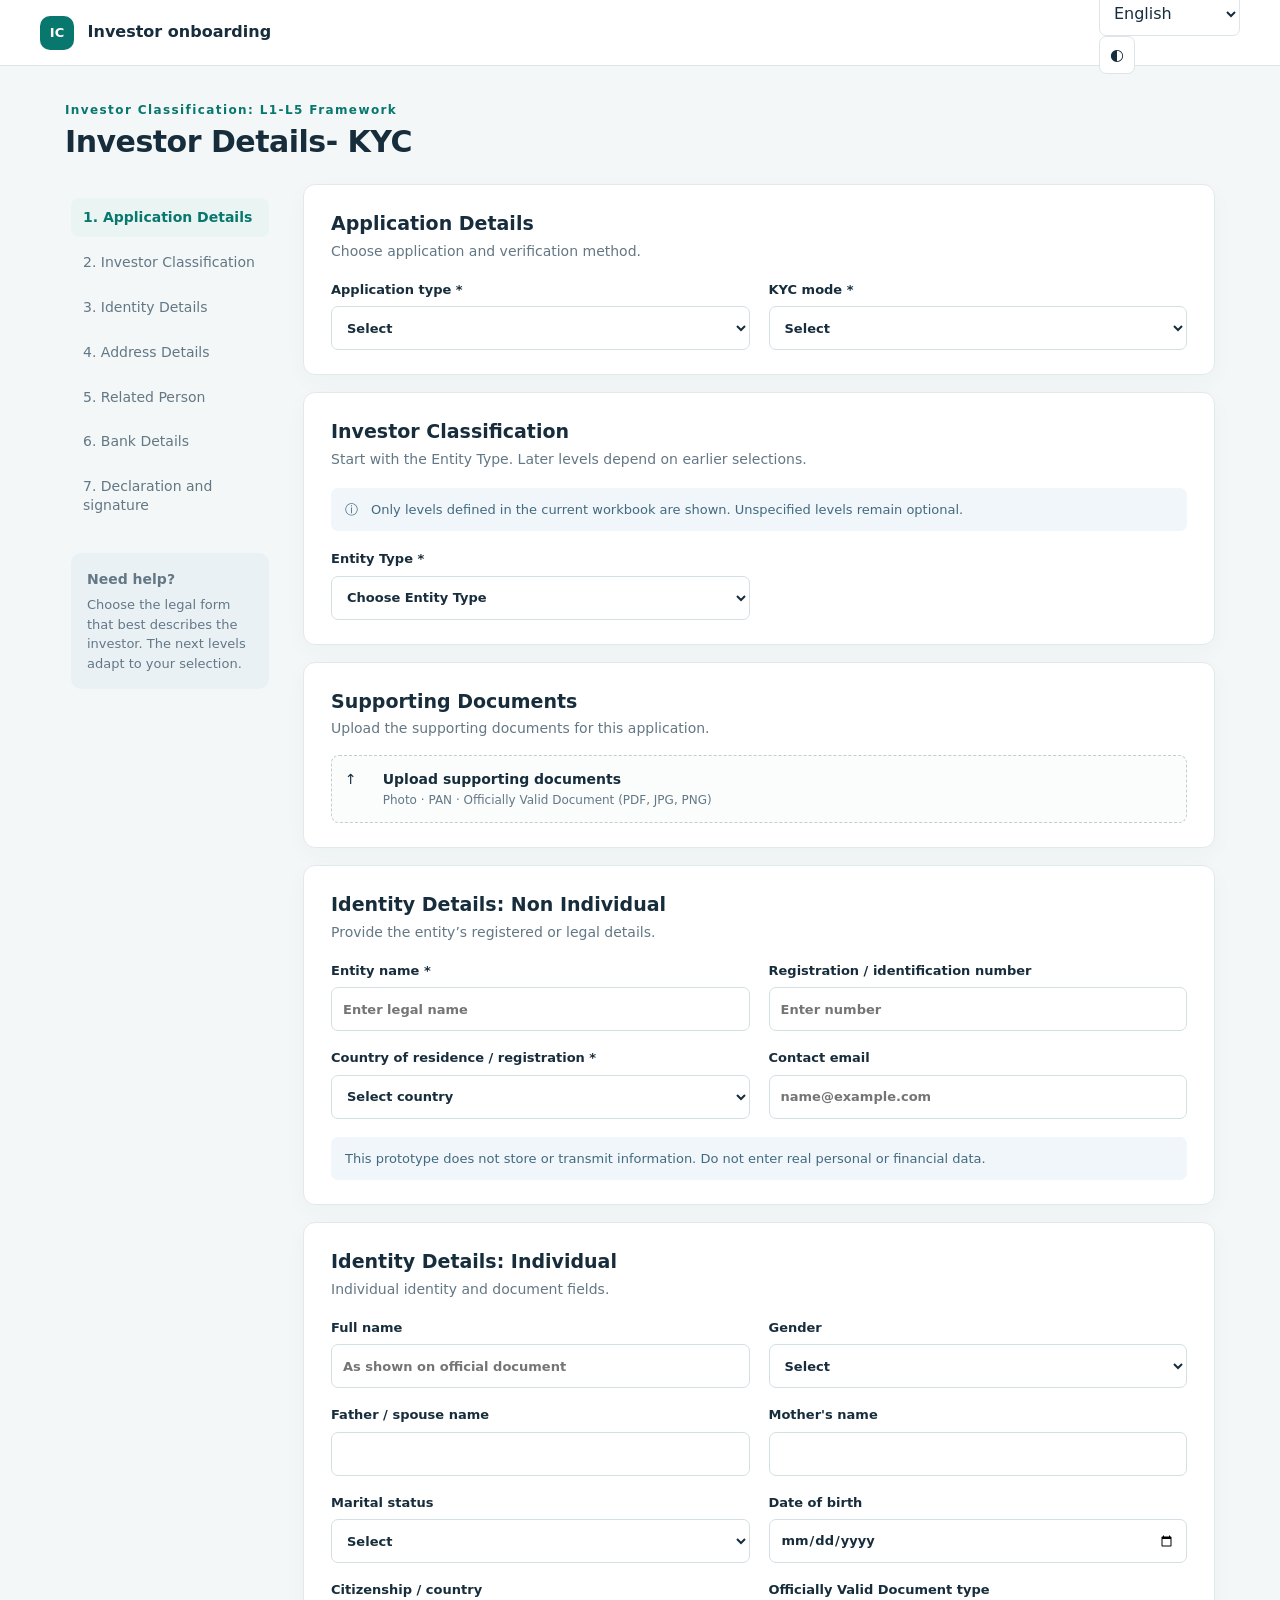
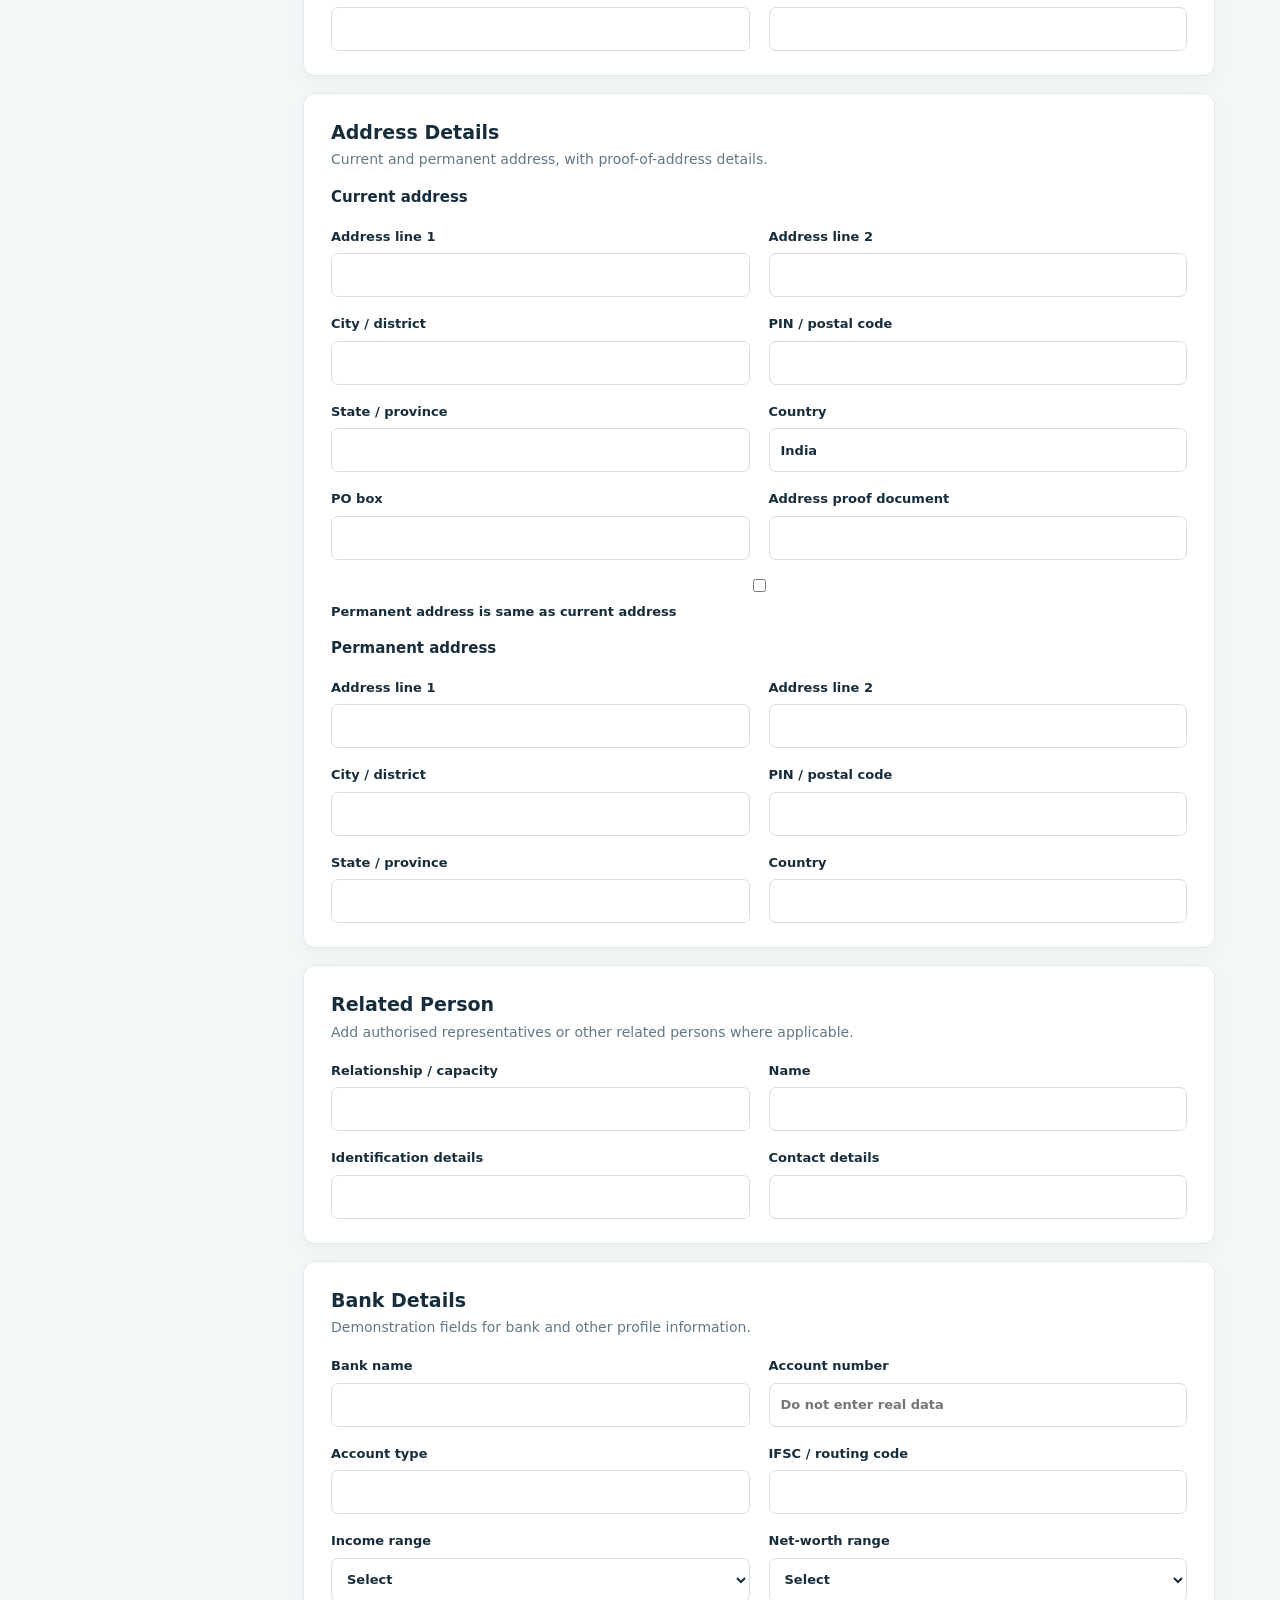
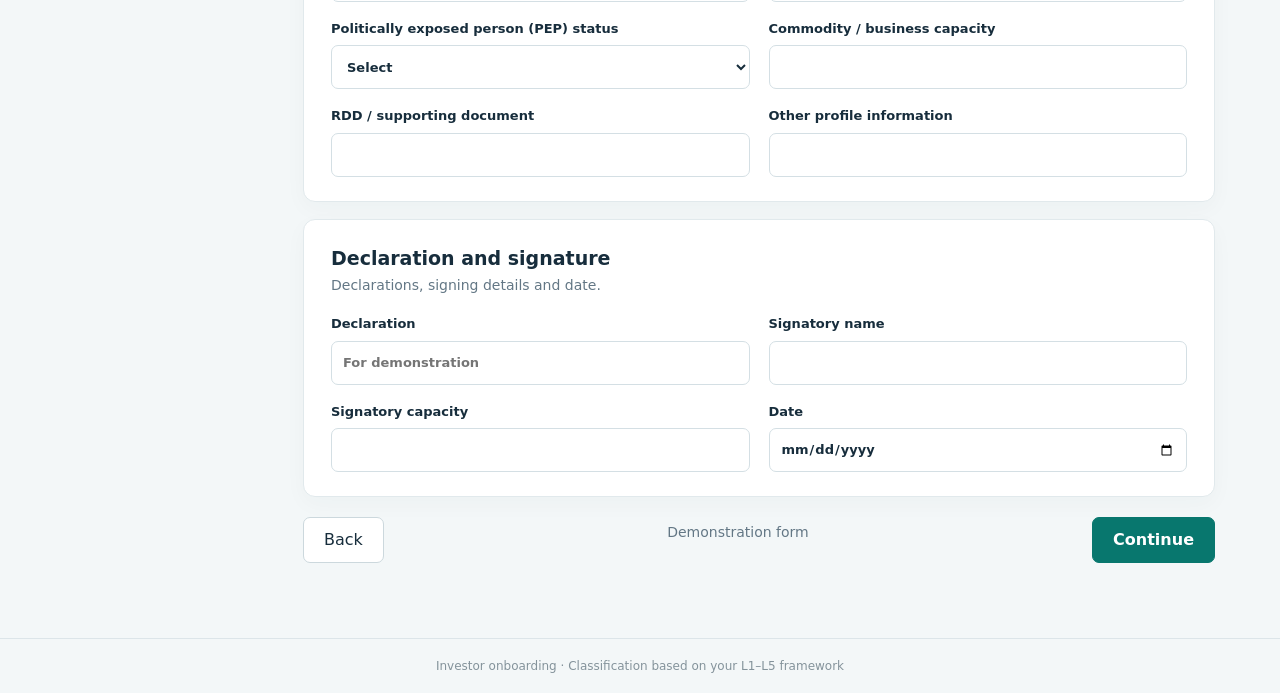
==== index.html @ d9ced817 "Publish investor form at repository root" ====
<!doctype html>
<html lang="en"><head><meta charset="utf-8"><meta name="viewport" content="width=device-width,initial-scale=1"><title>Investor onboarding</title><link rel="stylesheet" href="style.css"></head>
<body><header><b><i>IC</i> Investor onboarding</b><span><select aria-label="Language"><option>English</option><option>Hindi</option></select> <button id="theme">◐</button></span></header><main><p class="eyebrow">Investor Classification: L1-L5 Framework</p><h1>Investor Details- KYC</h1><div class="layout"><aside><nav aria-label="Form sections"><a href="#application-details" class="chosen">1. Application Details</a><a href="#investor-classification">2. Investor Classification</a><a href="#identity-details">3. Identity Details</a><a href="#address-details">4. Address Details</a><a href="#related-person">5. Related Person</a><a href="#bank-details">6. Bank Details</a><a href="#declaration">7. Declaration and signature</a></nav><div class="help"><b>Need help?</b><p>Choose the legal form that best describes the investor. The next levels adapt to your selection.</p></div></aside>
<form id="form"><section id="application-details"><h2>Application Details</h2><p class="muted">Choose application and verification method.</p><div class="grid"><label>Application type *<select required><option value="">Select</option><option>New registration</option><option>Update</option><option>Re-KYC</option></select></label><label>KYC mode *<select required><option value="">Select</option><option>Digital KYC</option><option>Physical KYC</option><option>Video KYC</option></select></label></div></section>
<section id="investor-classification"><h2>Investor Classification</h2><p class="muted">Start with the Entity Type. Later levels depend on earlier selections.</p><div class="notice">ⓘ　Only levels defined in the current workbook are shown. Unspecified levels remain optional.</div><div id="levels" class="grid"></div><div id="note" class="note hidden"></div><div id="extra" class="extra hidden"><h3>Additional information <small>Captured outside the L1–L5 classification</small></h3><div id="extras" class="grid"></div></div></section>
<section id="additional-information"><h2>Supporting Documents</h2><p class="muted">Upload the supporting documents for this application.</p><div class="upload">↑　<b>Upload supporting documents</b><span>Photo · PAN · Officially Valid Document (PDF, JPG, PNG)</span><input type="file" multiple aria-label="Upload supporting documents"></div></section>
<section id="identity-details"><h2>Identity Details: Non Individual</h2><p class="muted">Provide the entity’s registered or legal details.</p><div class="grid"><label>Entity name *<input required placeholder="Enter legal name"></label><label>Registration / identification number<input placeholder="Enter number"></label><label>Country of residence / registration *<select required><option value="">Select country</option><option>India</option><option>Other</option></select></label><label>Contact email<input type="email" placeholder="name@example.com"></label></div><div class="notice">This prototype does not store or transmit information. Do not enter real personal or financial data.</div></section>
<section id="identity-individual"><h2>Identity Details: Individual</h2><p class="muted">Individual identity and document fields.</p><div class="grid"><label>Full name<input placeholder="As shown on official document"></label><label>Gender<select><option>Select</option><option>Female</option><option>Male</option><option>Other</option></select></label><label>Father / spouse name<input></label><label>Mother's name<input></label><label>Marital status<select><option>Select</option><option>Single</option><option>Married</option><option>Other</option></select></label><label>Date of birth<input type="date"></label><label>Citizenship / country<input></label><label>Officially Valid Document type<input></label></div></section>
<section id="address-details"><h2>Address Details</h2><p class="muted">Current and permanent address, with proof-of-address details.</p><h3>Current address</h3><div class="grid"><label>Address line 1<input></label><label>Address line 2<input></label><label>City / district<input></label><label>PIN / postal code<input inputmode="numeric"></label><label>State / province<input></label><label>Country<input value="India"></label><label>PO box<input></label><label>Address proof document<input></label></div><p><label><input type="checkbox" style="width:auto;height:auto"> Permanent address is same as current address</label></p><h3>Permanent address</h3><div class="grid"><label>Address line 1<input></label><label>Address line 2<input></label><label>City / district<input></label><label>PIN / postal code<input inputmode="numeric"></label><label>State / province<input></label><label>Country<input></label></div></section>
<section id="related-person"><h2>Related Person</h2><p class="muted">Add authorised representatives or other related persons where applicable.</p><div class="grid"><label>Relationship / capacity<input></label><label>Name<input></label><label>Identification details<input></label><label>Contact details<input></label></div></section>
<section id="bank-details"><h2>Bank Details</h2><p class="muted">Demonstration fields for bank and other profile information.</p><div class="grid"><label>Bank name<input></label><label>Account number<input placeholder="Do not enter real data"></label><label>Account type<input></label><label>IFSC / routing code<input></label><label>Income range<select><option>Select</option><option>Not provided</option></select></label><label>Net-worth range<select><option>Select</option><option>Not provided</option></select></label><label>Politically exposed person (PEP) status<select><option>Select</option><option>Yes</option><option>No</option></select></label><label>Commodity / business capacity<input></label><label>RDD / supporting document<input></label><label>Other profile information<input></label></div></section>
<section id="declaration"><h2>Declaration and signature</h2><p class="muted">Declarations, signing details and date.</p><div class="grid"><label>Declaration<input placeholder="For demonstration"></label><label>Signatory name<input></label><label>Signatory capacity<input></label><label>Date<input type="date"></label></div></section><div class="actions"><button type="button">Back</button><span class="muted">Demonstration form</span><button class="primary">Continue</button></div><div id="feedback" class="feedback hidden" role="status"></div></form></div></main><footer>Investor onboarding · Classification based on your L1–L5 framework</footer><script src="app.js"></script></body></html>
---- style.css ----
:root{--ink:#172d3c;--muted:#637785;--line:#dce5e9;--paper:#f3f7f8;--white:#fff;--teal:#08776e;--pale:#eaf5f3;--blue:#eaf1f8}*{box-sizing:border-box}body{margin:0;background:var(--paper);color:var(--ink);font:16px/1.5 Inter,system-ui,Segoe UI,sans-serif}header{height:66px;background:var(--white);border-bottom:1px solid var(--line);padding:0 max(calc((100vw - 1200px)/2),25px);display:flex;justify-content:space-between;align-items:center}header i{display:inline-grid;place-items:center;width:34px;height:34px;margin-right:8px;border-radius:10px;background:var(--teal);color:white;font-style:normal;font-size:13px}button,select,input{font:inherit}header button,header select{background:white;border:1px solid var(--line);border-radius:7px;padding:6px 10px;color:var(--ink)}main{max-width:1200px;margin:35px auto 55px;padding:0 25px}.eyebrow{font-size:12px;font-weight:750;letter-spacing:1.4px;color:var(--teal);margin:0 0 5px}h1{font-size:30px;line-height:1.2;margin:0 0 6px;letter-spacing:-.5px}.muted{color:var(--muted);font-size:14px;margin:0 0 16px}.steps{border-bottom:1px solid var(--line);padding:18px 0;color:var(--teal);font-size:14px;font-weight:650}.layout{display:grid;grid-template-columns:210px minmax(0,1fr);gap:28px;margin-top:24px}aside{padding:14px 6px;position:sticky;top:20px;height:max-content;color:var(--muted);font-size:14px}aside small{font-size:11px;letter-spacing:1px}aside p{padding:8px 12px}.chosen{background:var(--pale);border-radius:8px;color:var(--teal);font-weight:700}.help{margin-top:28px;padding:16px;background:#eaf1f5;border-radius:10px}.help p{padding:0;margin:5px 0 0;font-size:13px}form{min-width:0}section{background:var(--white);border:1px solid #e1e9ec;border-radius:12px;padding:24px 27px;margin-bottom:17px;box-shadow:0 7px 22px #203f4c08}h2{font-size:19px;margin:0 0 3px}h3{font-size:15px;margin:0 0 16px}.badge{float:right;color:var(--teal);background:var(--pale);padding:5px 9px;border-radius:20px;font-size:11px}.grid{display:grid;grid-template-columns:1fr 1fr;gap:17px 19px;margin-top:18px}label{display:flex;flex-direction:column;gap:7px;font-size:13px;font-weight:650}input,select{width:100%;height:44px;border:1px solid #d4dfe4;border-radius:7px;padding:0 11px;background:#fff;color:var(--ink);outline:none}input:focus,select:focus{border-color:#3c9f94;box-shadow:0 0 0 3px #08776e18}.upload{position:relative;display:grid;grid-template-columns:auto 1fr;gap:1px 12px;align-items:center;padding:13px;border:1px dashed #bdcfd5;border-radius:8px;margin-top:18px;background:#fbfdfd;font-size:14px}.upload span{grid-column:2;font-size:12px;color:var(--muted)}.upload input{position:absolute;inset:0;opacity:0;cursor:pointer;height:100%}.notice{background:#f0f6fa;color:#426a7f;border-radius:7px;padding:12px 14px;margin-top:18px;font-size:13px}.note{margin-top:15px;background:#f6f9fa;border-radius:7px;padding:11px 13px;font-size:13px;color:var(--muted)}.extra{border-top:1px solid var(--line);margin-top:20px;padding-top:18px}.extra h3 small{display:block;color:var(--muted);font-weight:400;font-size:12px}.hidden{display:none!important}details summary{cursor:pointer;font-weight:700}details .grid{margin-top:18px}.actions{display:flex;justify-content:space-between;align-items:center;margin:20px 0}.actions button{border:1px solid #ccd8dd;background:white;border-radius:7px;padding:10px 20px;color:var(--ink);cursor:pointer}.actions .primary{background:var(--teal);border-color:var(--teal);color:white;font-weight:650}.feedback{padding:12px 14px;border-radius:7px;background:#e8f5ed;color:#256642}.radiolevel{grid-column:1/-1;border:1px solid var(--line);border-radius:8px;padding:14px 16px;min-width:0}.radiolevel legend{font-size:13px;font-weight:700;padding:0 6px}.radiochoice{display:flex;flex-direction:row;align-items:center;gap:8px;margin:7px 0;font-weight:500}.radiochoice input{width:16px;height:16px;margin:0}footer{text-align:center;border-top:1px solid var(--line);padding:18px;color:#84939b;font-size:12px}body.dark{--ink:#e6eef2;--muted:#a5b5bd;--line:#35464f;--paper:#14232a;--white:#1c2d35;--pale:#203e3b;--blue:#263b4b}body.dark input,body.dark select,body.dark header button,body.dark header select,body.dark .actions button{background:#192a32;color:var(--ink);border-color:#435761}body.dark .help,body.dark .notice,body.dark .note{background:#21343d;color:#b8cbd2}@media(max-width:850px){main{margin-top:25px}.layout{grid-template-columns:1fr}aside{display:none}.steps{white-space:nowrap;overflow:auto}}@media(max-width:580px){main{padding:0 13px}.grid{grid-template-columns:1fr}section{padding:20px}.badge{float:none;display:inline-block;margin:8px 0 0}.actions span{display:none}}
html{scroll-behavior:smooth}section[id]{scroll-margin-top:18px}aside nav{display:grid;gap:6px}aside nav a{display:block;text-decoration:none;color:var(--muted);padding:10px 12px;border-radius:8px;font-size:14px;line-height:1.35}aside nav a:hover{background:#eaf1f5;color:var(--teal)}aside nav a.chosen{background:var(--pale);color:var(--teal);font-weight:700}#additional-information .upload{margin-top:12px}@media(max-width:850px){aside{display:block;position:static;padding:0;margin-bottom:8px}aside nav{display:flex;gap:7px;overflow-x:auto;white-space:nowrap;padding:2px 0 9px}aside nav a{flex:0 0 auto;min-width:max-content;padding:8px 11px}.help{display:none}}
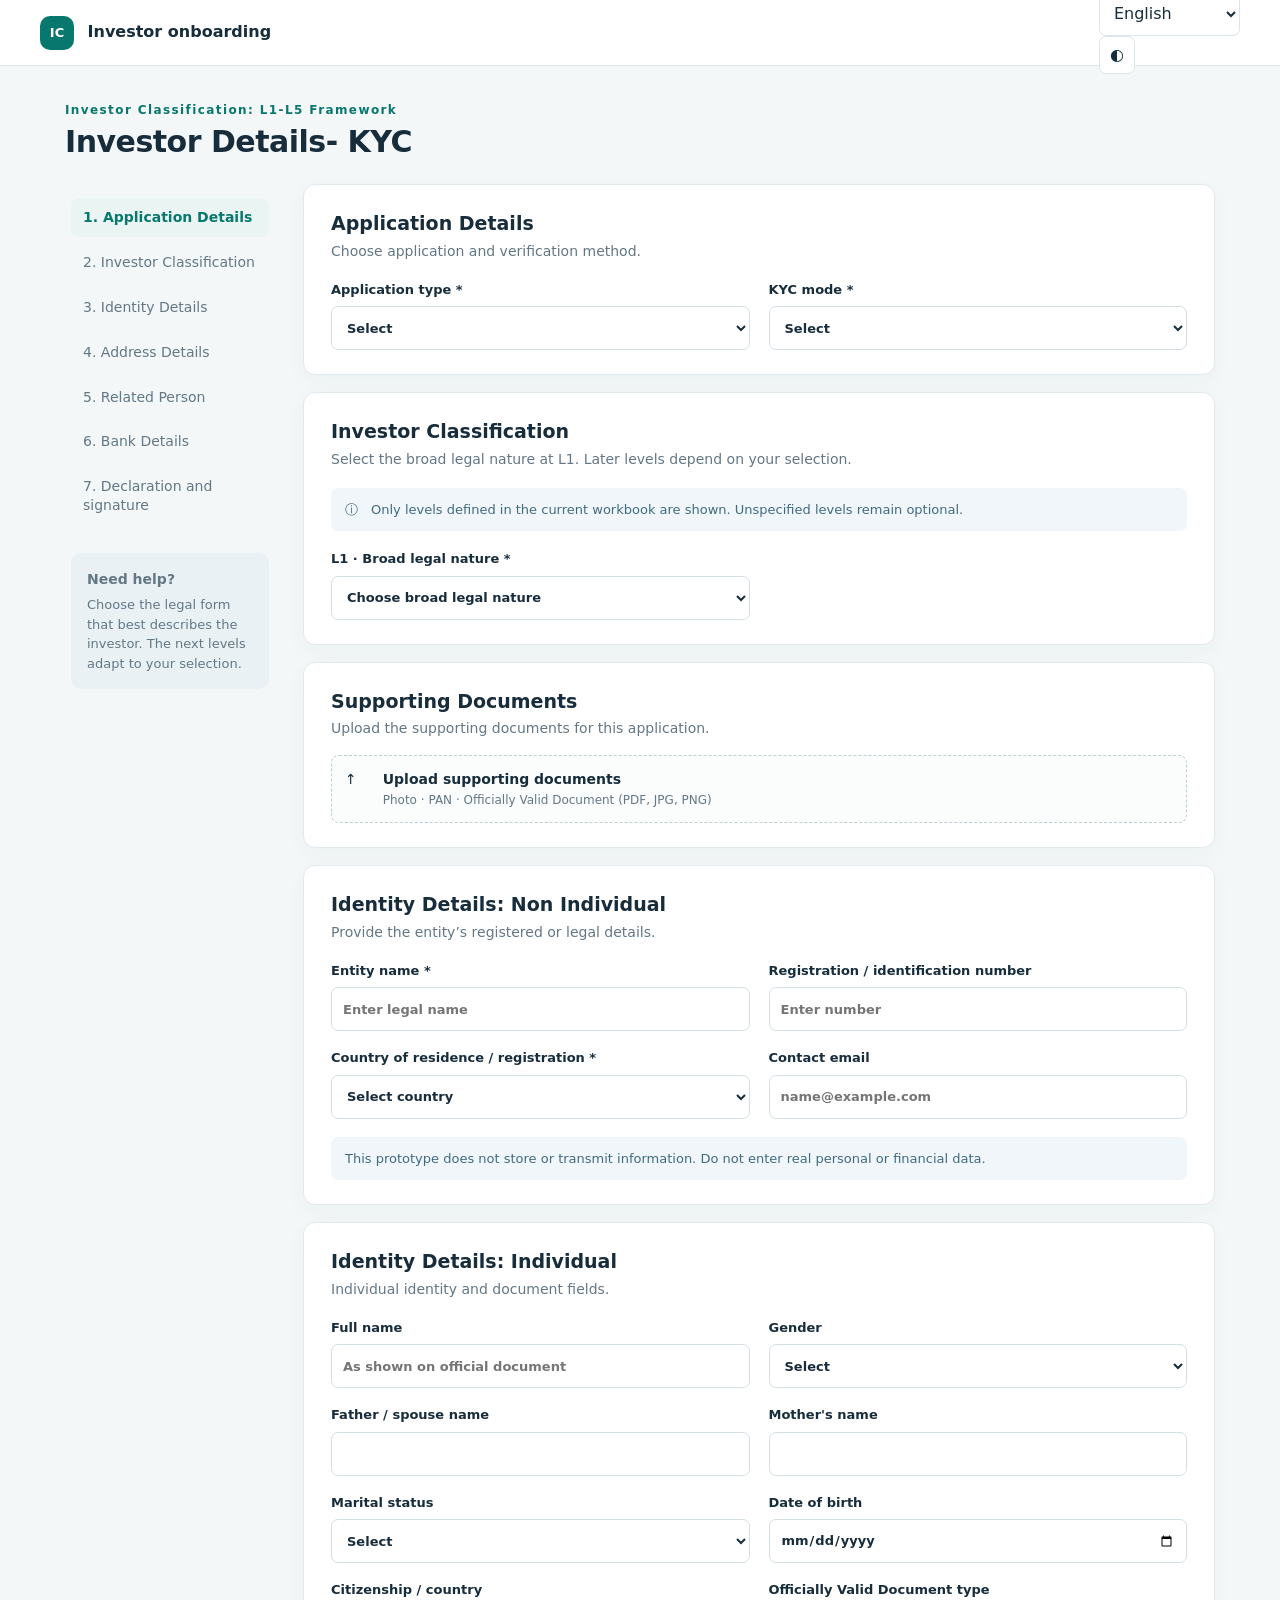
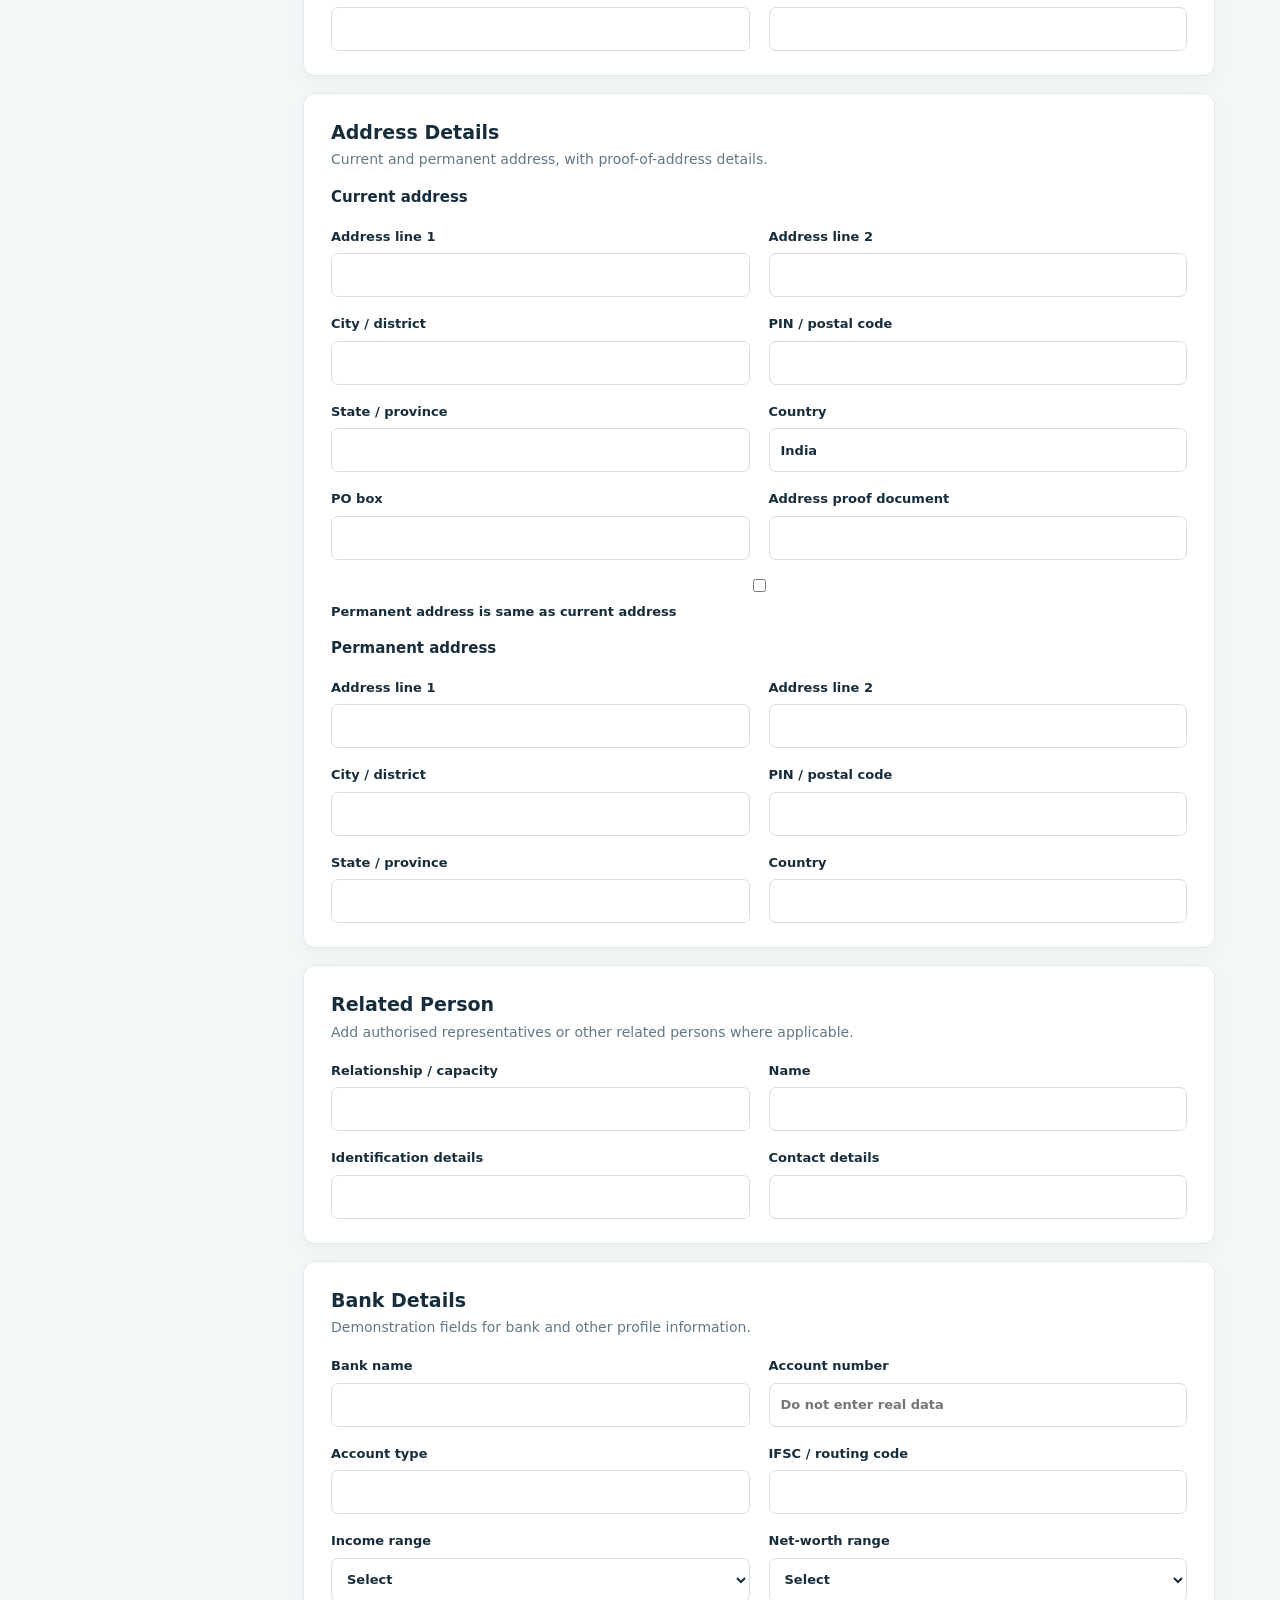
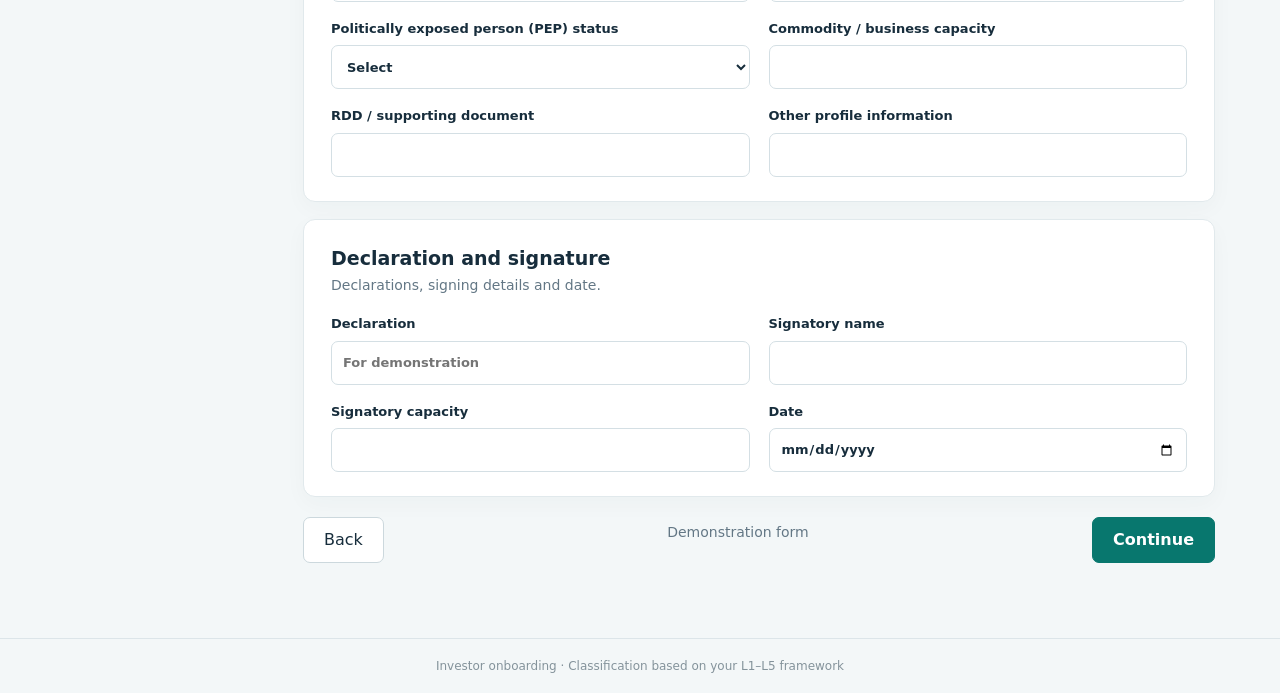
==== commit 7f0ec54c: "Use L1 as the single investor selector" ====
--- a/index.html
+++ b/index.html
@@ -2,7 +2,7 @@
 <html lang="en"><head><meta charset="utf-8"><meta name="viewport" content="width=device-width,initial-scale=1"><title>Investor onboarding</title><link rel="stylesheet" href="style.css"></head>
 <body><header><b><i>IC</i> Investor onboarding</b><span><select aria-label="Language"><option>English</option><option>Hindi</option></select> <button id="theme">◐</button></span></header><main><p class="eyebrow">Investor Classification: L1-L5 Framework</p><h1>Investor Details- KYC</h1><div class="layout"><aside><nav aria-label="Form sections"><a href="#application-details" class="chosen">1. Application Details</a><a href="#investor-classification">2. Investor Classification</a><a href="#identity-details">3. Identity Details</a><a href="#address-details">4. Address Details</a><a href="#related-person">5. Related Person</a><a href="#bank-details">6. Bank Details</a><a href="#declaration">7. Declaration and signature</a></nav><div class="help"><b>Need help?</b><p>Choose the legal form that best describes the investor. The next levels adapt to your selection.</p></div></aside>
 <form id="form"><section id="application-details"><h2>Application Details</h2><p class="muted">Choose application and verification method.</p><div class="grid"><label>Application type *<select required><option value="">Select</option><option>New registration</option><option>Update</option><option>Re-KYC</option></select></label><label>KYC mode *<select required><option value="">Select</option><option>Digital KYC</option><option>Physical KYC</option><option>Video KYC</option></select></label></div></section>
-<section id="investor-classification"><h2>Investor Classification</h2><p class="muted">Start with the Entity Type. Later levels depend on earlier selections.</p><div class="notice">ⓘ　Only levels defined in the current workbook are shown. Unspecified levels remain optional.</div><div id="levels" class="grid"></div><div id="note" class="note hidden"></div><div id="extra" class="extra hidden"><h3>Additional information <small>Captured outside the L1–L5 classification</small></h3><div id="extras" class="grid"></div></div></section>
+<section id="investor-classification"><h2>Investor Classification</h2><p class="muted">Select the broad legal nature at L1. Later levels depend on your selection.</p><div class="notice">ⓘ　Only levels defined in the current workbook are shown. Unspecified levels remain optional.</div><div id="levels" class="grid"></div><div id="note" class="note hidden"></div><div id="extra" class="extra hidden"><h3>Additional information <small>Captured outside the L1–L5 classification</small></h3><div id="extras" class="grid"></div></div></section>
 <section id="additional-information"><h2>Supporting Documents</h2><p class="muted">Upload the supporting documents for this application.</p><div class="upload">↑　<b>Upload supporting documents</b><span>Photo · PAN · Officially Valid Document (PDF, JPG, PNG)</span><input type="file" multiple aria-label="Upload supporting documents"></div></section>
 <section id="identity-details"><h2>Identity Details: Non Individual</h2><p class="muted">Provide the entity’s registered or legal details.</p><div class="grid"><label>Entity name *<input required placeholder="Enter legal name"></label><label>Registration / identification number<input placeholder="Enter number"></label><label>Country of residence / registration *<select required><option value="">Select country</option><option>India</option><option>Other</option></select></label><label>Contact email<input type="email" placeholder="name@example.com"></label></div><div class="notice">This prototype does not store or transmit information. Do not enter real personal or financial data.</div></section>
 <section id="identity-individual"><h2>Identity Details: Individual</h2><p class="muted">Individual identity and document fields.</p><div class="grid"><label>Full name<input placeholder="As shown on official document"></label><label>Gender<select><option>Select</option><option>Female</option><option>Male</option><option>Other</option></select></label><label>Father / spouse name<input></label><label>Mother's name<input></label><label>Marital status<select><option>Select</option><option>Single</option><option>Married</option><option>Other</option></select></label><label>Date of birth<input type="date"></label><label>Citizenship / country<input></label><label>Officially Valid Document type<input></label></div></section>
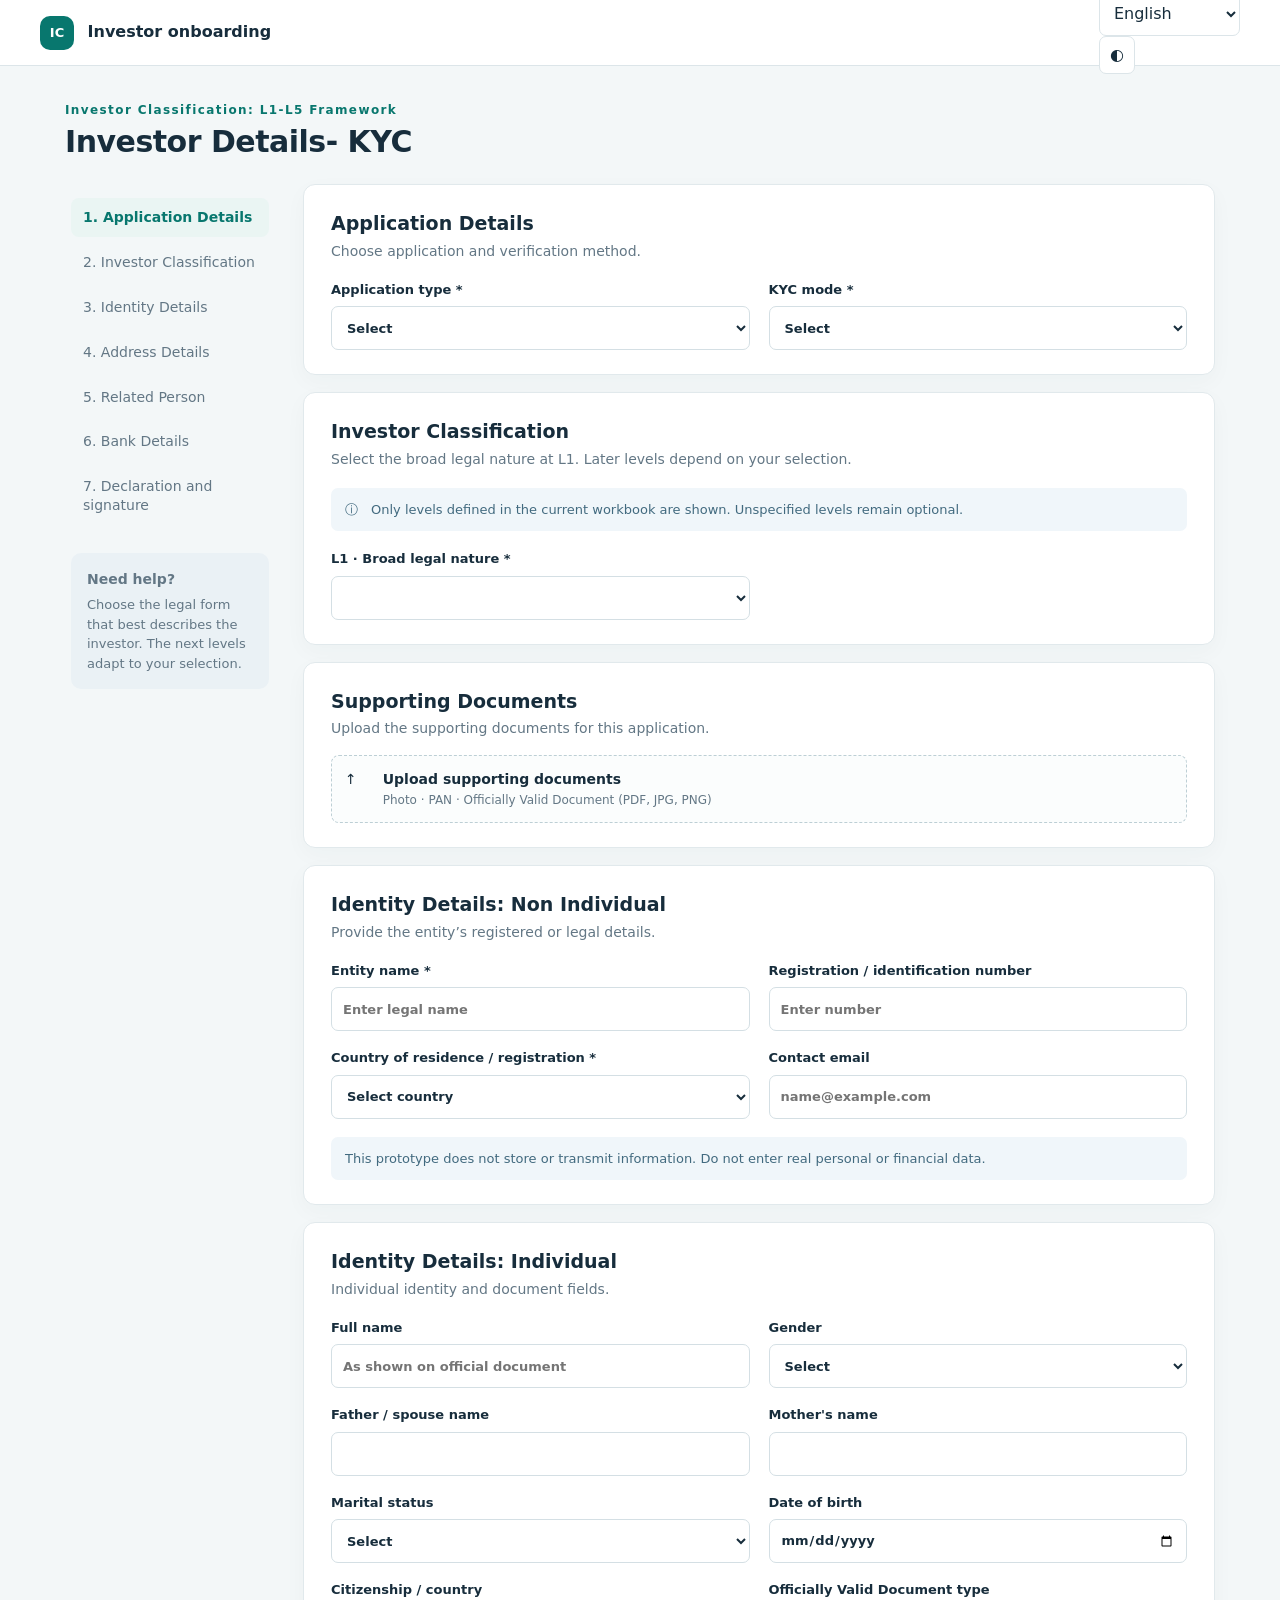
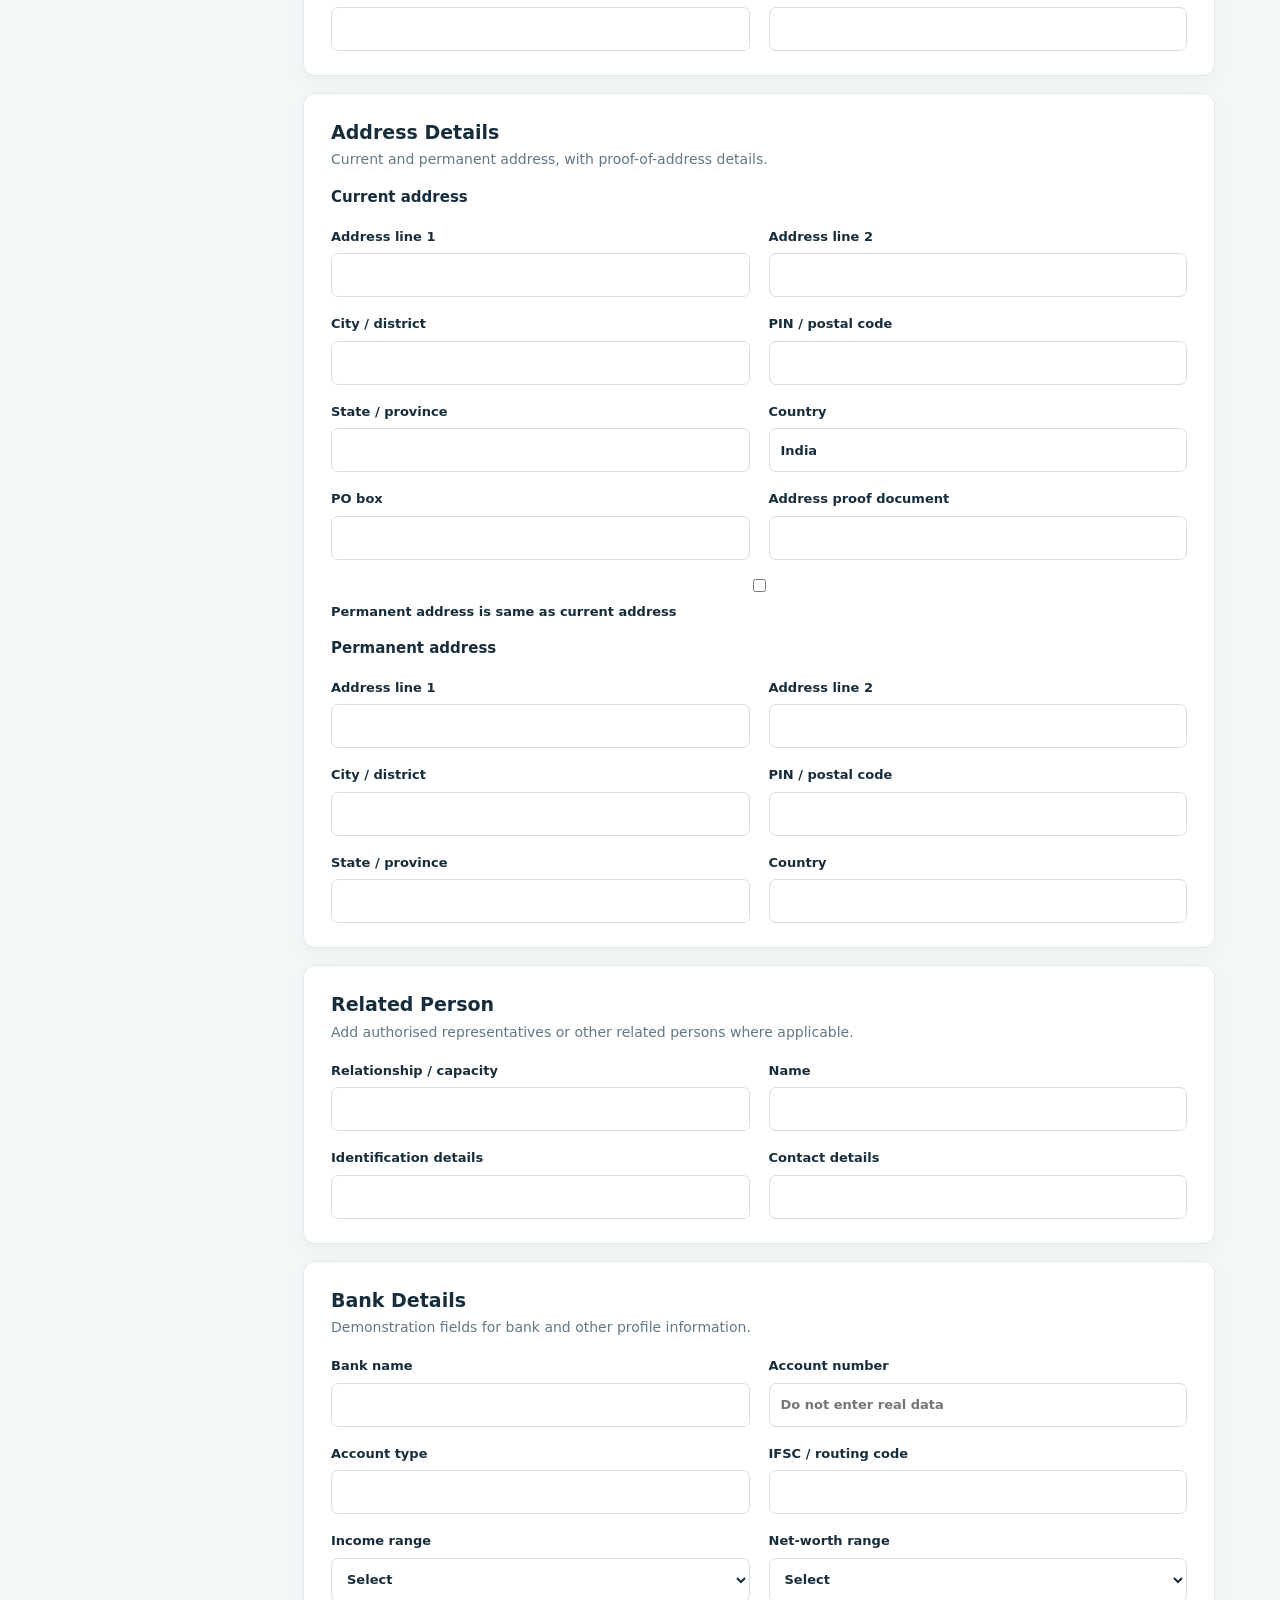
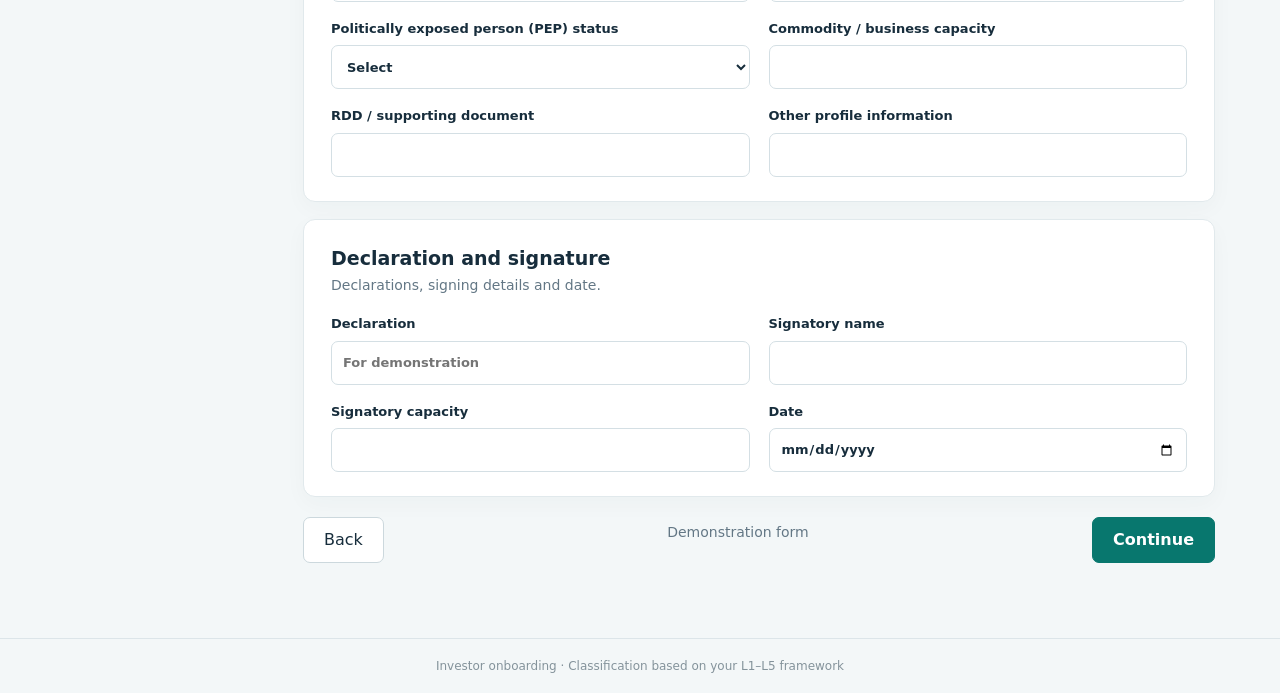
==== commit 77fc81b3: "Refresh cached classification script" ====
--- a/index.html
+++ b/index.html
@@ -9,4 +9,4 @@
 <section id="address-details"><h2>Address Details</h2><p class="muted">Current and permanent address, with proof-of-address details.</p><h3>Current address</h3><div class="grid"><label>Address line 1<input></label><label>Address line 2<input></label><label>City / district<input></label><label>PIN / postal code<input inputmode="numeric"></label><label>State / province<input></label><label>Country<input value="India"></label><label>PO box<input></label><label>Address proof document<input></label></div><p><label><input type="checkbox" style="width:auto;height:auto"> Permanent address is same as current address</label></p><h3>Permanent address</h3><div class="grid"><label>Address line 1<input></label><label>Address line 2<input></label><label>City / district<input></label><label>PIN / postal code<input inputmode="numeric"></label><label>State / province<input></label><label>Country<input></label></div></section>
 <section id="related-person"><h2>Related Person</h2><p class="muted">Add authorised representatives or other related persons where applicable.</p><div class="grid"><label>Relationship / capacity<input></label><label>Name<input></label><label>Identification details<input></label><label>Contact details<input></label></div></section>
 <section id="bank-details"><h2>Bank Details</h2><p class="muted">Demonstration fields for bank and other profile information.</p><div class="grid"><label>Bank name<input></label><label>Account number<input placeholder="Do not enter real data"></label><label>Account type<input></label><label>IFSC / routing code<input></label><label>Income range<select><option>Select</option><option>Not provided</option></select></label><label>Net-worth range<select><option>Select</option><option>Not provided</option></select></label><label>Politically exposed person (PEP) status<select><option>Select</option><option>Yes</option><option>No</option></select></label><label>Commodity / business capacity<input></label><label>RDD / supporting document<input></label><label>Other profile information<input></label></div></section>
-<section id="declaration"><h2>Declaration and signature</h2><p class="muted">Declarations, signing details and date.</p><div class="grid"><label>Declaration<input placeholder="For demonstration"></label><label>Signatory name<input></label><label>Signatory capacity<input></label><label>Date<input type="date"></label></div></section><div class="actions"><button type="button">Back</button><span class="muted">Demonstration form</span><button class="primary">Continue</button></div><div id="feedback" class="feedback hidden" role="status"></div></form></div></main><footer>Investor onboarding · Classification based on your L1–L5 framework</footer><script src="app.js"></script></body></html>
+<section id="declaration"><h2>Declaration and signature</h2><p class="muted">Declarations, signing details and date.</p><div class="grid"><label>Declaration<input placeholder="For demonstration"></label><label>Signatory name<input></label><label>Signatory capacity<input></label><label>Date<input type="date"></label></div></section><div class="actions"><button type="button">Back</button><span class="muted">Demonstration form</span><button class="primary">Continue</button></div><div id="feedback" class="feedback hidden" role="status"></div></form></div></main><footer>Investor onboarding · Classification based on your L1–L5 framework</footer><script src="app.js?v=d1bdf0f"></script></body></html>
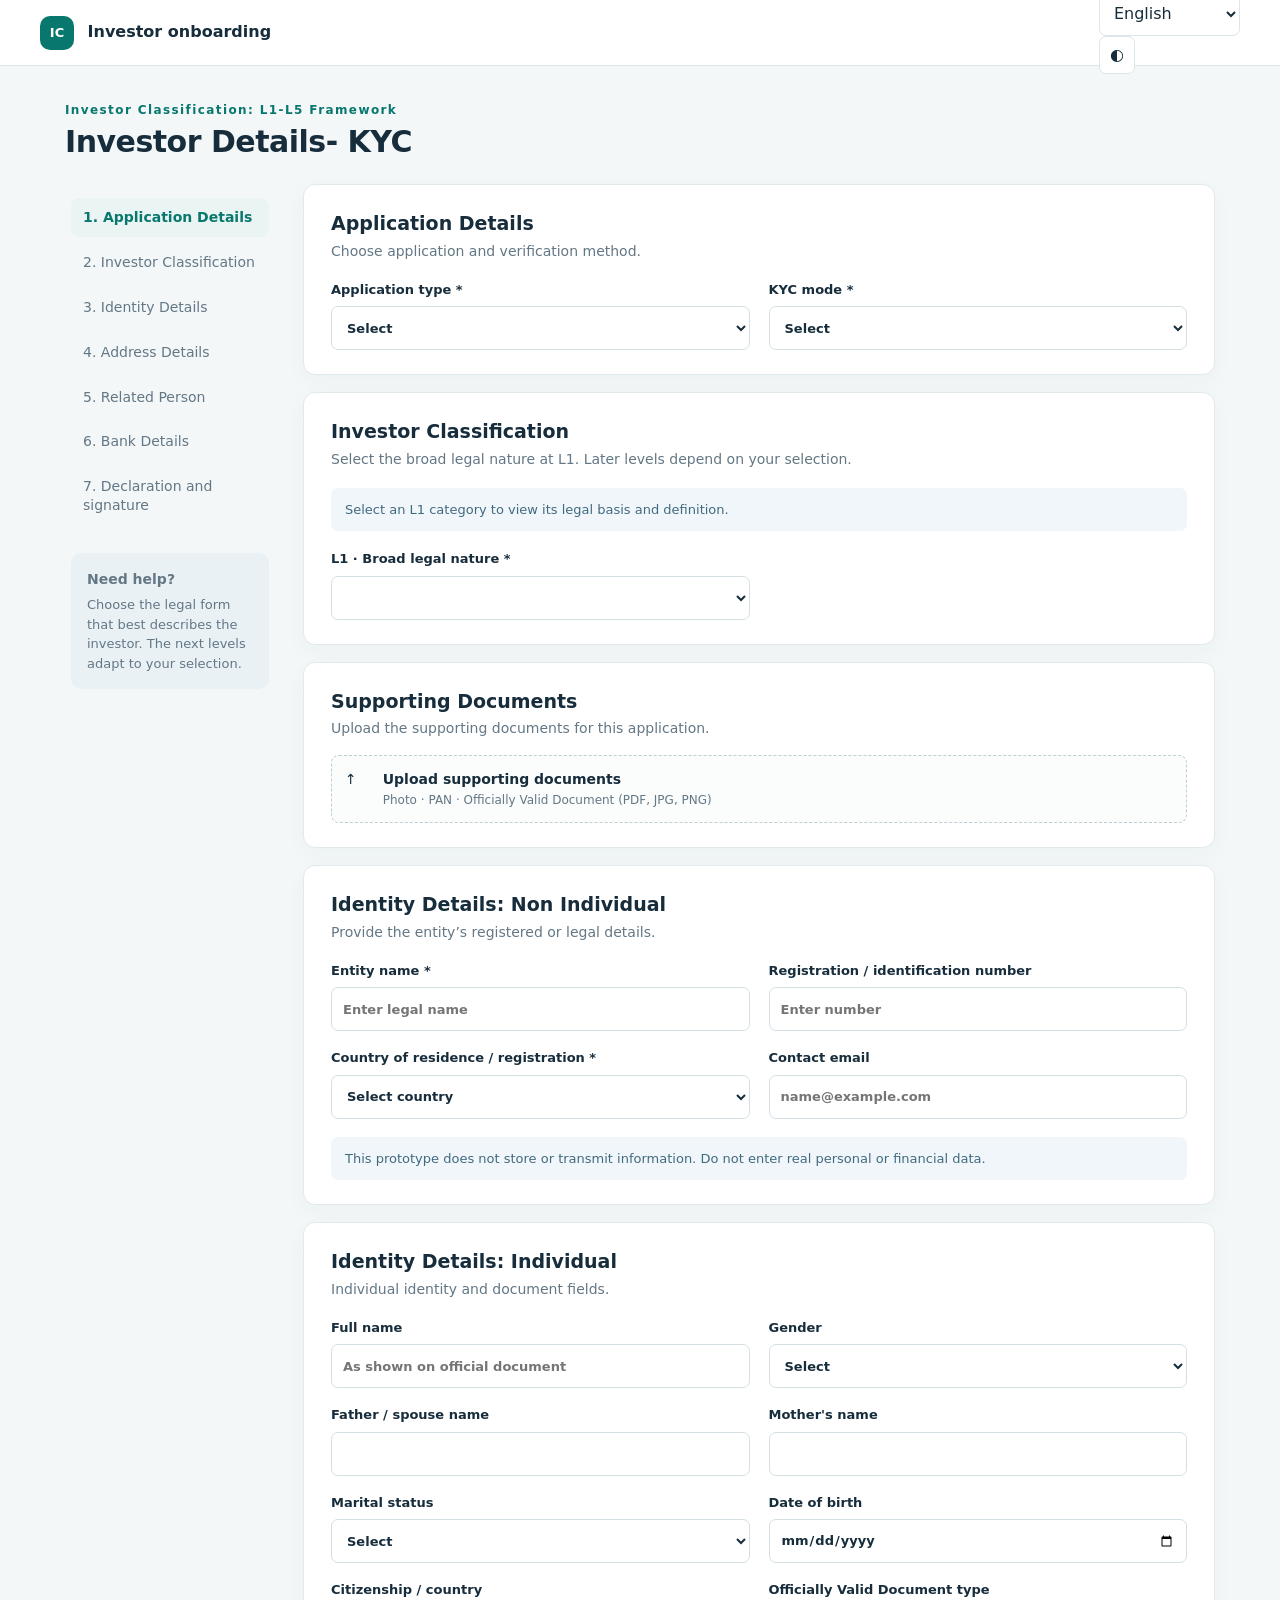
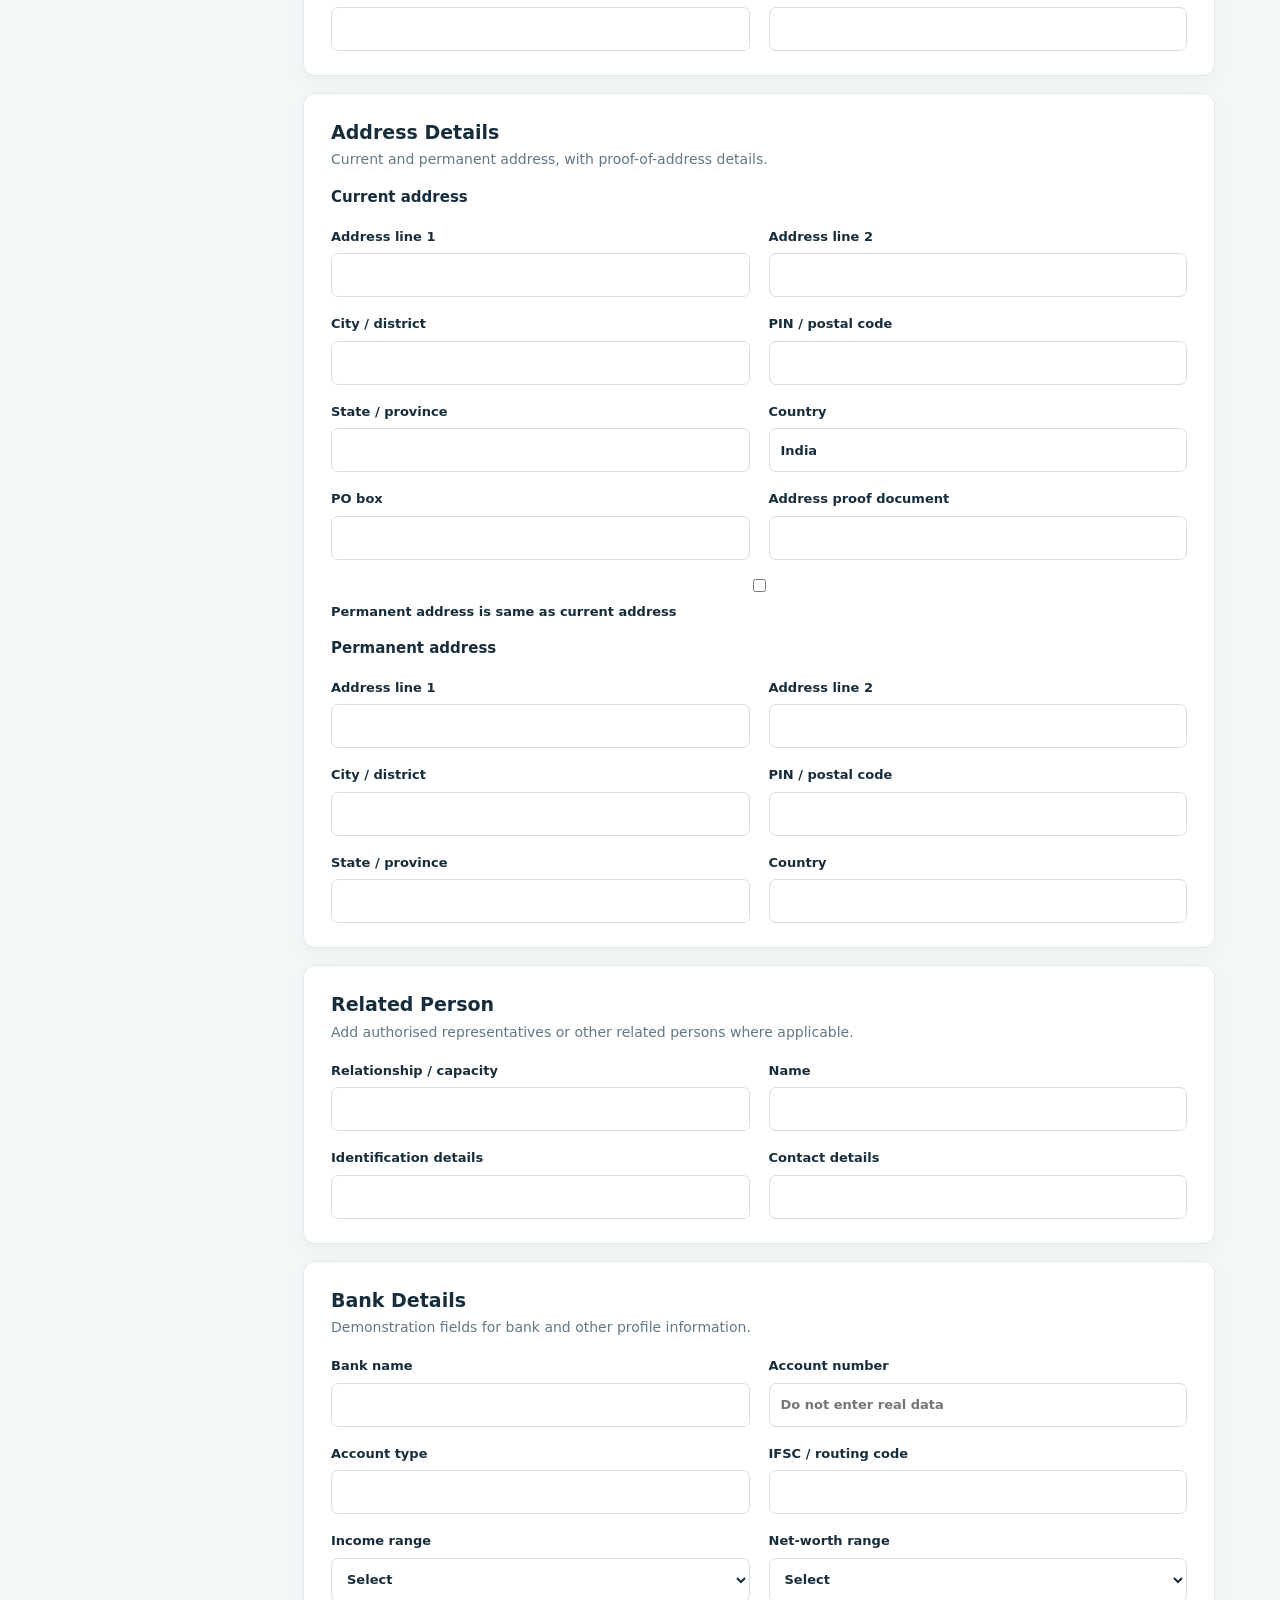
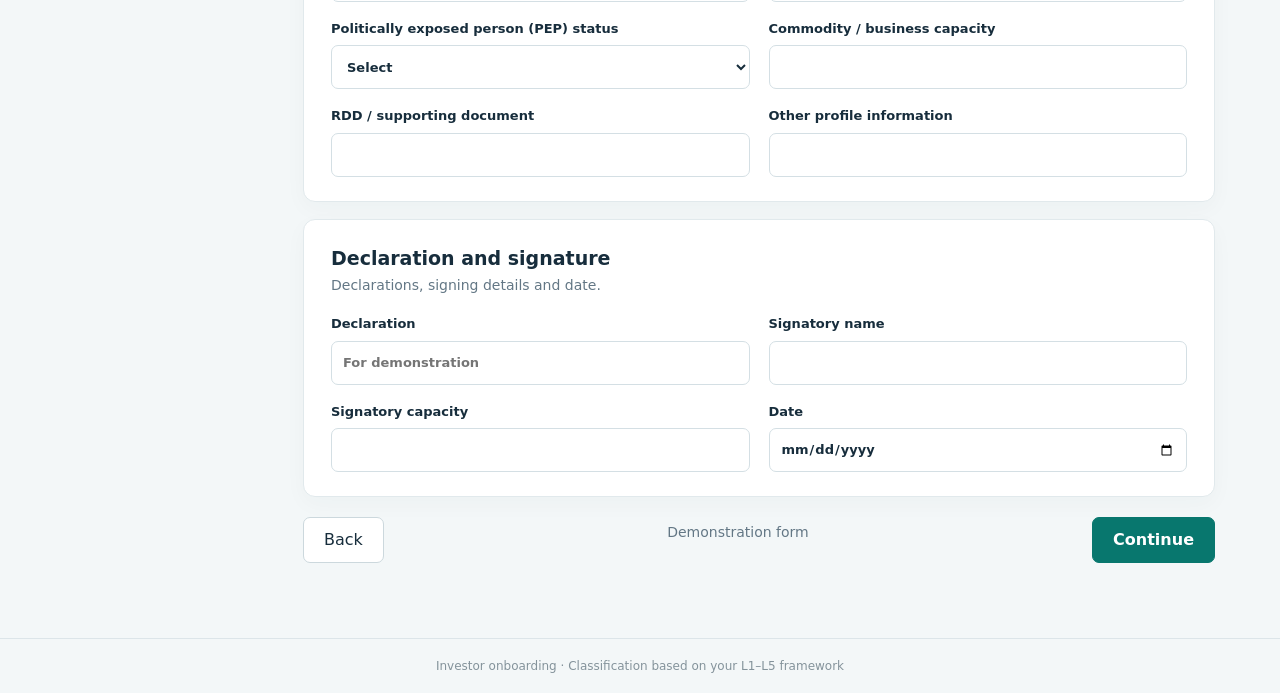
==== commit d9ac199c: "Show legal basis for each L1 category" ====
--- a/index.html
+++ b/index.html
@@ -2,11 +2,11 @@
 <html lang="en"><head><meta charset="utf-8"><meta name="viewport" content="width=device-width,initial-scale=1"><title>Investor onboarding</title><link rel="stylesheet" href="style.css"></head>
 <body><header><b><i>IC</i> Investor onboarding</b><span><select aria-label="Language"><option>English</option><option>Hindi</option></select> <button id="theme">◐</button></span></header><main><p class="eyebrow">Investor Classification: L1-L5 Framework</p><h1>Investor Details- KYC</h1><div class="layout"><aside><nav aria-label="Form sections"><a href="#application-details" class="chosen">1. Application Details</a><a href="#investor-classification">2. Investor Classification</a><a href="#identity-details">3. Identity Details</a><a href="#address-details">4. Address Details</a><a href="#related-person">5. Related Person</a><a href="#bank-details">6. Bank Details</a><a href="#declaration">7. Declaration and signature</a></nav><div class="help"><b>Need help?</b><p>Choose the legal form that best describes the investor. The next levels adapt to your selection.</p></div></aside>
 <form id="form"><section id="application-details"><h2>Application Details</h2><p class="muted">Choose application and verification method.</p><div class="grid"><label>Application type *<select required><option value="">Select</option><option>New registration</option><option>Update</option><option>Re-KYC</option></select></label><label>KYC mode *<select required><option value="">Select</option><option>Digital KYC</option><option>Physical KYC</option><option>Video KYC</option></select></label></div></section>
-<section id="investor-classification"><h2>Investor Classification</h2><p class="muted">Select the broad legal nature at L1. Later levels depend on your selection.</p><div class="notice">ⓘ　Only levels defined in the current workbook are shown. Unspecified levels remain optional.</div><div id="levels" class="grid"></div><div id="note" class="note hidden"></div><div id="extra" class="extra hidden"><h3>Additional information <small>Captured outside the L1–L5 classification</small></h3><div id="extras" class="grid"></div></div></section>
+<section id="investor-classification"><h2>Investor Classification</h2><p class="muted">Select the broad legal nature at L1. Later levels depend on your selection.</p><div id="l1Definition" class="notice" role="status">Select an L1 category to view its legal basis and definition.</div><div id="levels" class="grid"></div><div id="note" class="note hidden"></div><div id="extra" class="extra hidden"><h3>Additional information <small>Captured outside the L1–L5 classification</small></h3><div id="extras" class="grid"></div></div></section>
 <section id="additional-information"><h2>Supporting Documents</h2><p class="muted">Upload the supporting documents for this application.</p><div class="upload">↑　<b>Upload supporting documents</b><span>Photo · PAN · Officially Valid Document (PDF, JPG, PNG)</span><input type="file" multiple aria-label="Upload supporting documents"></div></section>
 <section id="identity-details"><h2>Identity Details: Non Individual</h2><p class="muted">Provide the entity’s registered or legal details.</p><div class="grid"><label>Entity name *<input required placeholder="Enter legal name"></label><label>Registration / identification number<input placeholder="Enter number"></label><label>Country of residence / registration *<select required><option value="">Select country</option><option>India</option><option>Other</option></select></label><label>Contact email<input type="email" placeholder="name@example.com"></label></div><div class="notice">This prototype does not store or transmit information. Do not enter real personal or financial data.</div></section>
 <section id="identity-individual"><h2>Identity Details: Individual</h2><p class="muted">Individual identity and document fields.</p><div class="grid"><label>Full name<input placeholder="As shown on official document"></label><label>Gender<select><option>Select</option><option>Female</option><option>Male</option><option>Other</option></select></label><label>Father / spouse name<input></label><label>Mother's name<input></label><label>Marital status<select><option>Select</option><option>Single</option><option>Married</option><option>Other</option></select></label><label>Date of birth<input type="date"></label><label>Citizenship / country<input></label><label>Officially Valid Document type<input></label></div></section>
 <section id="address-details"><h2>Address Details</h2><p class="muted">Current and permanent address, with proof-of-address details.</p><h3>Current address</h3><div class="grid"><label>Address line 1<input></label><label>Address line 2<input></label><label>City / district<input></label><label>PIN / postal code<input inputmode="numeric"></label><label>State / province<input></label><label>Country<input value="India"></label><label>PO box<input></label><label>Address proof document<input></label></div><p><label><input type="checkbox" style="width:auto;height:auto"> Permanent address is same as current address</label></p><h3>Permanent address</h3><div class="grid"><label>Address line 1<input></label><label>Address line 2<input></label><label>City / district<input></label><label>PIN / postal code<input inputmode="numeric"></label><label>State / province<input></label><label>Country<input></label></div></section>
 <section id="related-person"><h2>Related Person</h2><p class="muted">Add authorised representatives or other related persons where applicable.</p><div class="grid"><label>Relationship / capacity<input></label><label>Name<input></label><label>Identification details<input></label><label>Contact details<input></label></div></section>
 <section id="bank-details"><h2>Bank Details</h2><p class="muted">Demonstration fields for bank and other profile information.</p><div class="grid"><label>Bank name<input></label><label>Account number<input placeholder="Do not enter real data"></label><label>Account type<input></label><label>IFSC / routing code<input></label><label>Income range<select><option>Select</option><option>Not provided</option></select></label><label>Net-worth range<select><option>Select</option><option>Not provided</option></select></label><label>Politically exposed person (PEP) status<select><option>Select</option><option>Yes</option><option>No</option></select></label><label>Commodity / business capacity<input></label><label>RDD / supporting document<input></label><label>Other profile information<input></label></div></section>
-<section id="declaration"><h2>Declaration and signature</h2><p class="muted">Declarations, signing details and date.</p><div class="grid"><label>Declaration<input placeholder="For demonstration"></label><label>Signatory name<input></label><label>Signatory capacity<input></label><label>Date<input type="date"></label></div></section><div class="actions"><button type="button">Back</button><span class="muted">Demonstration form</span><button class="primary">Continue</button></div><div id="feedback" class="feedback hidden" role="status"></div></form></div></main><footer>Investor onboarding · Classification based on your L1–L5 framework</footer><script src="app.js?v=d1bdf0f"></script></body></html>
+<section id="declaration"><h2>Declaration and signature</h2><p class="muted">Declarations, signing details and date.</p><div class="grid"><label>Declaration<input placeholder="For demonstration"></label><label>Signatory name<input></label><label>Signatory capacity<input></label><label>Date<input type="date"></label></div></section><div class="actions"><button type="button">Back</button><span class="muted">Demonstration form</span><button class="primary">Continue</button></div><div id="feedback" class="feedback hidden" role="status"></div></form></div></main><footer>Investor onboarding · Classification based on your L1–L5 framework</footer><script src="app.js?v=l1-definitions-20261125"></script></body></html>
